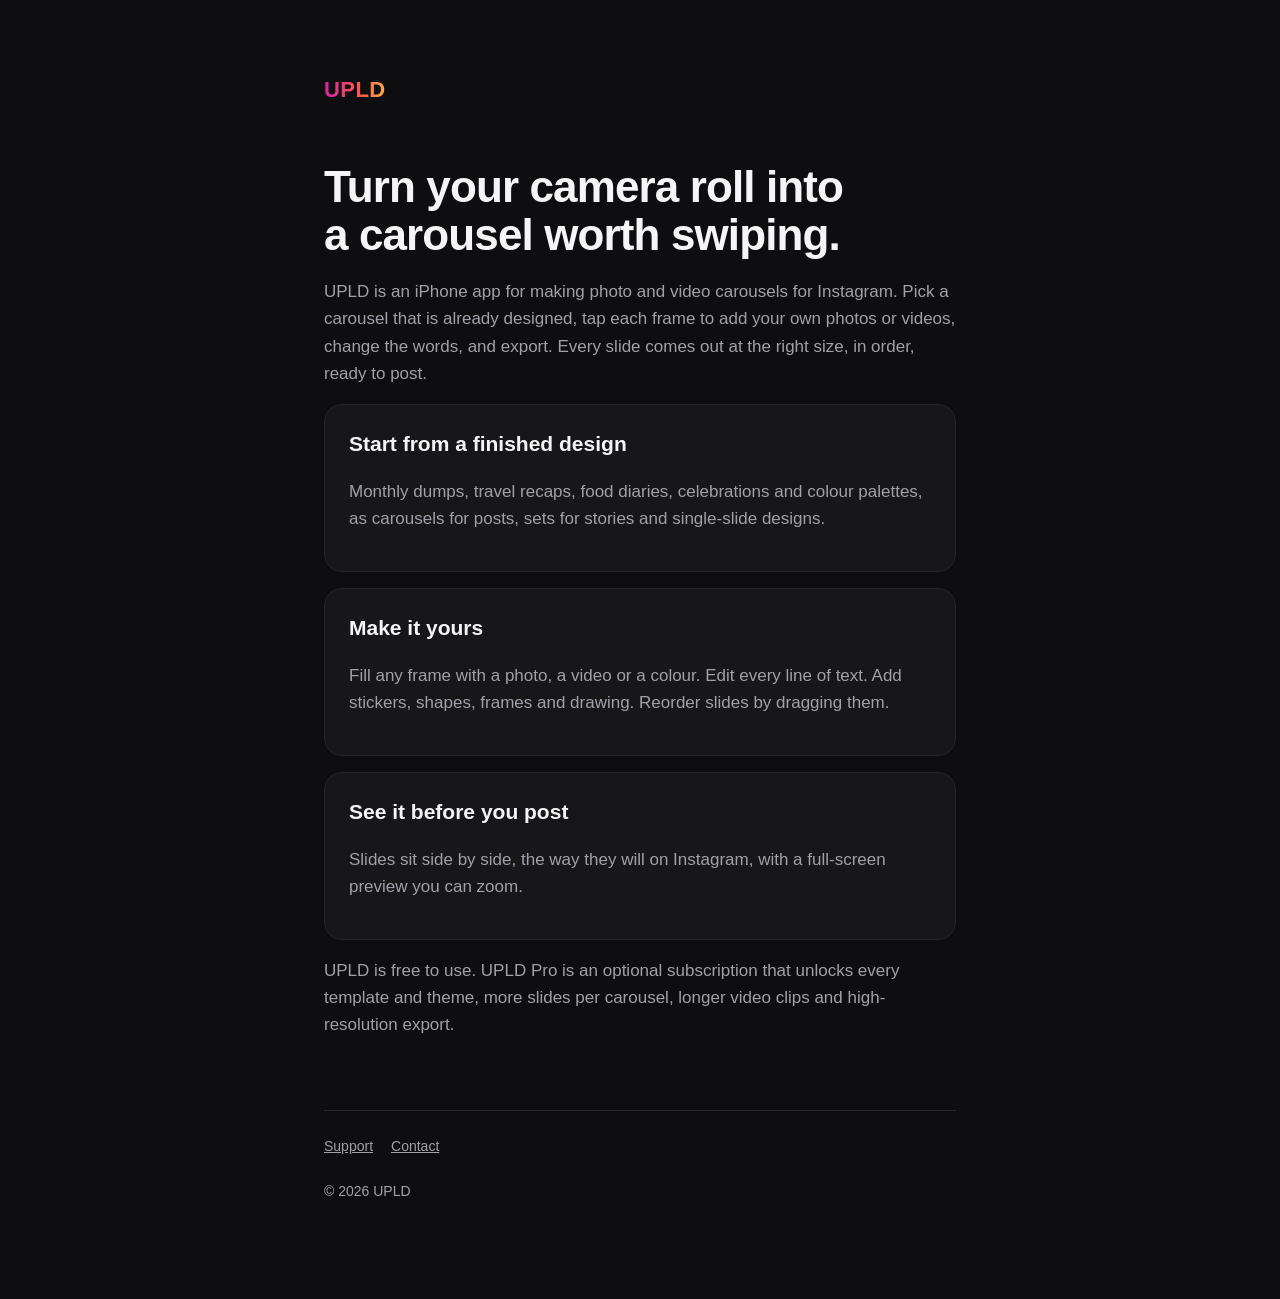
==== index.html @ c6c218ca "UPLD support and landing pages" ====
<!doctype html>
<html lang="en"><head><meta charset="utf-8"><meta name="viewport" content="width=device-width,initial-scale=1">
<title>UPLD — carousels for Instagram</title>
<meta name="description" content="UPLD makes photo and video carousels for Instagram. Start from a finished design, add your own photos, and export every slide ready to post.">
<link rel="stylesheet" href="style.css"></head>
<body><main>
<a class="mark" href="./">UPLD</a>
<h1>Turn your camera roll into a carousel worth swiping.</h1>
<p>UPLD is an iPhone app for making photo and video carousels for Instagram. Pick a carousel that is already designed, tap each frame to add your own photos or videos, change the words, and export. Every slide comes out at the right size, in order, ready to post.</p>

<div class="card"><h2>Start from a finished design</h2>
<p>Monthly dumps, travel recaps, food diaries, celebrations and colour palettes, as carousels for posts, sets for stories and single-slide designs.</p></div>
<div class="card"><h2>Make it yours</h2>
<p>Fill any frame with a photo, a video or a colour. Edit every line of text. Add stickers, shapes, frames and drawing. Reorder slides by dragging them.</p></div>
<div class="card"><h2>See it before you post</h2>
<p>Slides sit side by side, the way they will on Instagram, with a full-screen preview you can zoom.</p></div>

<p>UPLD is free to use. UPLD Pro is an optional subscription that unlocks every template and theme, more slides per carousel, longer video clips and high-resolution export.</p>

<footer><a href="support.html">Support</a><a href="mailto:realitycrew.ofc@gmail.com">Contact</a><br><br>© 2026 UPLD</footer>
</main></body></html>
---- style.css ----
:root{--bg:#0e0e10;--ink:#f5f5f7;--dim:#a0a0a8;--line:#26262b;--card:#17171a}
*{box-sizing:border-box}
body{margin:0;background:var(--bg);color:var(--ink);font:17px/1.6 -apple-system,BlinkMacSystemFont,"Inter","Segoe UI",Roboto,sans-serif;-webkit-font-smoothing:antialiased}
main{max-width:680px;margin:0 auto;padding:72px 24px 96px}
.mark{font-weight:800;font-size:22px;letter-spacing:.02em;background:linear-gradient(90deg,#d6249f,#fd5949 60%,#fdb045);-webkit-background-clip:text;background-clip:text;color:transparent;text-decoration:none}
h1{font-size:44px;line-height:1.08;letter-spacing:-.02em;margin:56px 0 20px;text-wrap:balance}
h2{font-size:21px;margin:44px 0 10px}
p,li{color:var(--dim)}
p strong,li strong{color:var(--ink);font-weight:600}
ul{padding-left:20px}
a{color:var(--ink)}
.card{background:var(--card);border:1px solid var(--line);border-radius:18px;padding:22px 24px;margin:16px 0}
.card h2{margin-top:0}
footer{margin-top:72px;padding-top:24px;border-top:1px solid var(--line);font-size:14px;color:var(--dim)}
footer a{color:var(--dim);margin-right:18px}
@media (max-width:480px){h1{font-size:34px}main{padding-top:48px}}
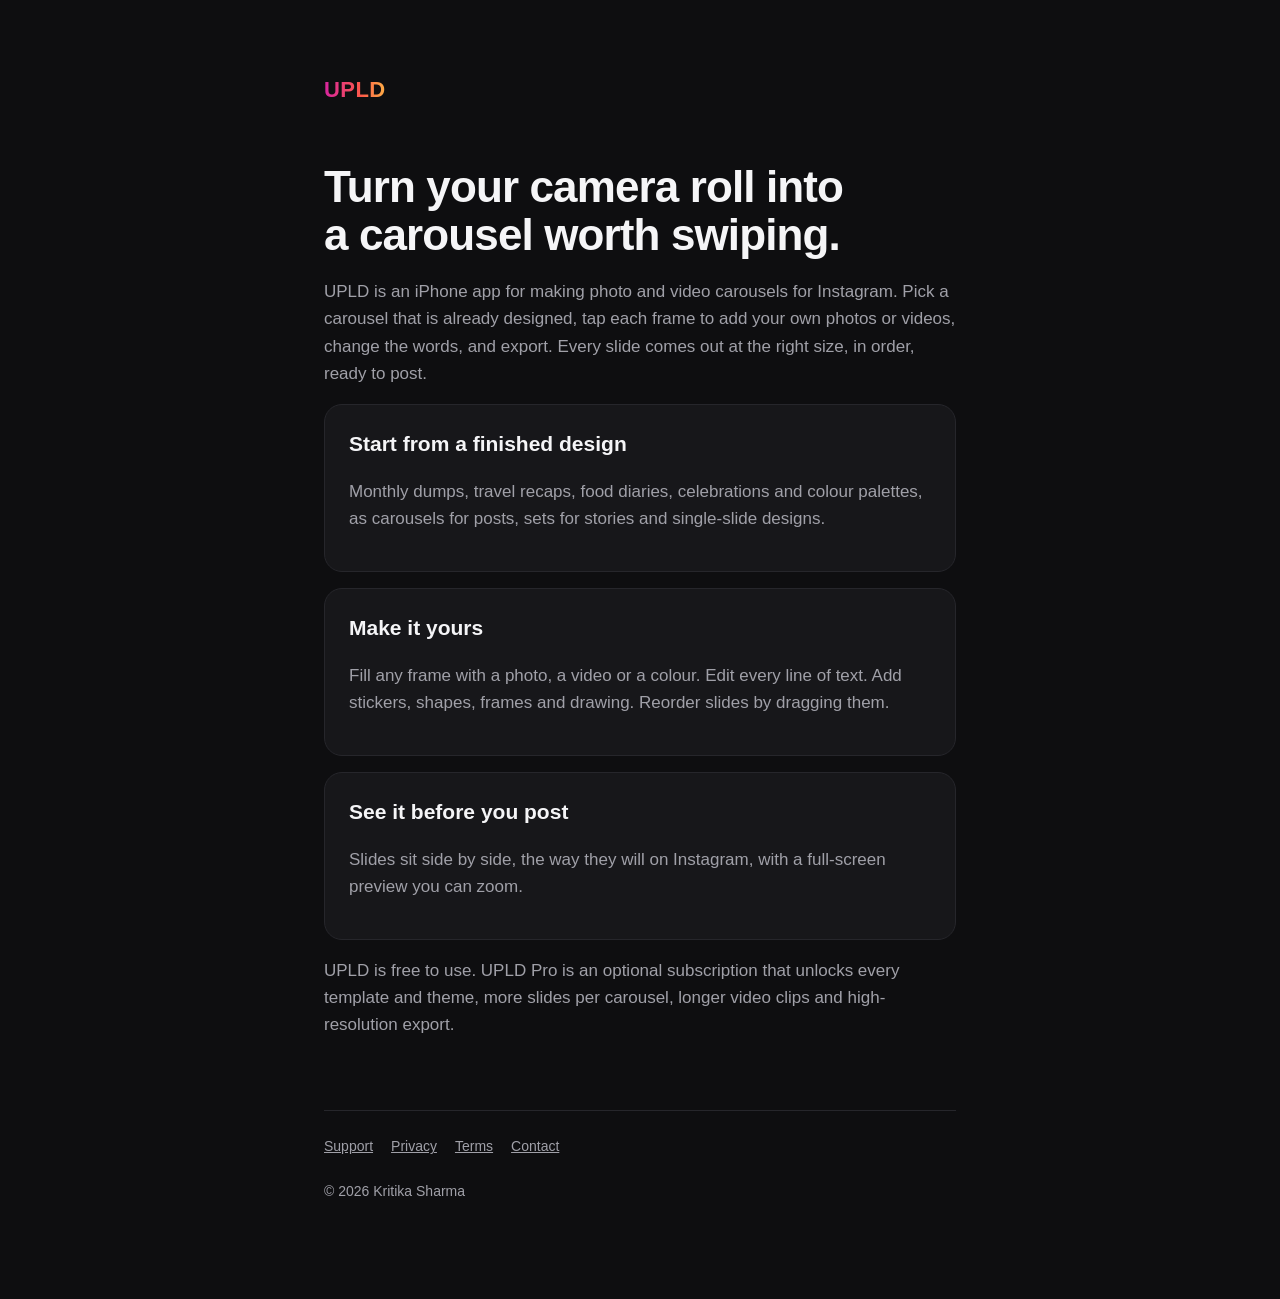
==== commit e2f3b29d: "Privacy Policy and Terms of Use" ====
--- a/index.html
+++ b/index.html
@@ -17,5 +17,5 @@
 
 <p>UPLD is free to use. UPLD Pro is an optional subscription that unlocks every template and theme, more slides per carousel, longer video clips and high-resolution export.</p>
 
-<footer><a href="support.html">Support</a><a href="mailto:realitycrew.ofc@gmail.com">Contact</a><br><br>© 2026 UPLD</footer>
+<footer><a href="support.html">Support</a><a href="privacy.html">Privacy</a><a href="terms.html">Terms</a><a href="mailto:realitycrew.ofc@gmail.com">Contact</a><br><br>© 2026 Kritika Sharma</footer>
 </main></body></html>
--- a/style.css
+++ b/style.css
@@ -14,3 +14,9 @@
 footer{margin-top:72px;padding-top:24px;border-top:1px solid var(--line);font-size:14px;color:var(--dim)}
 footer a{color:var(--dim);margin-right:18px}
 @media (max-width:480px){h1{font-size:34px}main{padding-top:48px}}
+
+.doc h1{font-size:38px;margin-top:48px}
+.doc h2{font-size:20px}
+.doc h3{font-size:17px;margin:28px 0 6px}
+.doc code{font-family:ui-monospace,Menlo,monospace;font-size:.92em;color:var(--ink)}
+.doc li{margin:6px 0}
